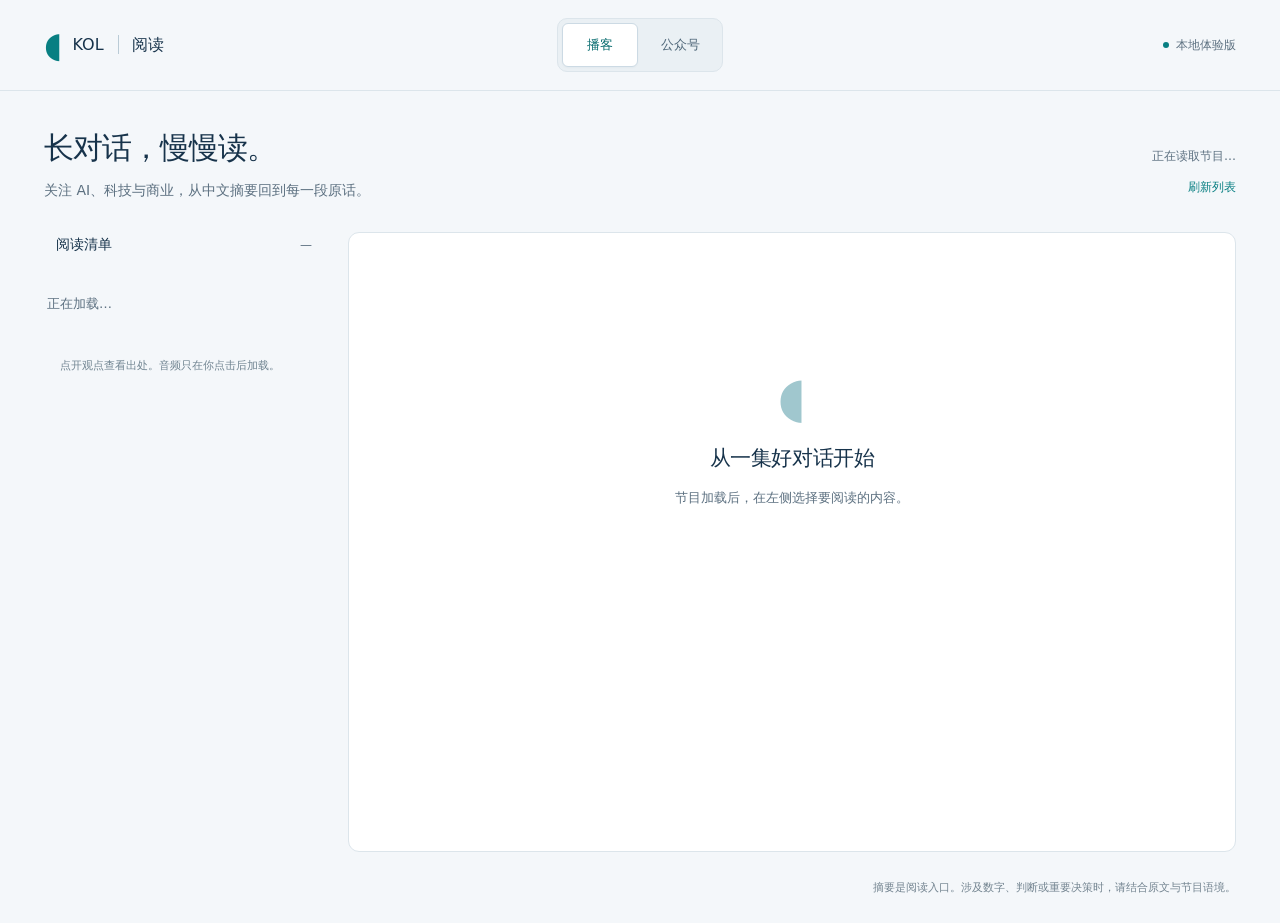
==== research/podcast_poc/web/index.html @ 90f7a8f0 "feat: integrate publisher news radar and private reading" ====
<!doctype html>
<html lang="zh-CN">
<head>
  <meta charset="utf-8">
  <meta name="viewport" content="width=device-width,initial-scale=1">
  <meta name="color-scheme" content="light">
  <title>播客阅读 · KOL</title>
  <link rel="stylesheet" href="./style.css">
  <link rel="stylesheet" href="/reader-auth.css">
  <script src="/reader-auth.js" defer></script>
  <script src="./app.js" defer></script>
</head>
<body>
  <a class="skip" href="#reader">跳到阅读区</a>
  <header class="masthead">
    <div class="brand"><span class="brand-mark" aria-hidden="true">◖</span><span>KOL <b>阅读</b></span></div>
    <nav class="content-nav" aria-label="内容导航"><a href="/" aria-current="page">播客</a><a href="/wechat">公众号</a></nav>
    <span class="local-label"><span aria-hidden="true"></span>本地体验版</span>
  </header>
  <section class="intro">
    <div><h1>长对话，慢慢读。</h1><p>关注 AI、科技与商业，从中文摘要回到每一段原话。</p></div>
    <div class="update"><p id="collection-status" aria-live="polite">正在读取节目…</p><button id="refresh" class="quiet-button" type="button">刷新列表</button></div>
  </section>
  <div class="workspace">
    <aside class="inbox" aria-label="节目列表">
      <div class="inbox-heading"><h2>阅读清单</h2><span id="episode-count">—</span></div>
      <div id="episode-list" class="episode-list"><p class="empty">正在加载…</p></div>
      <p class="inbox-note">点开观点查看出处。音频只在你点击后加载。</p>
    </aside>
    <main id="reader" class="reader" tabindex="-1"><div class="welcome"><span aria-hidden="true">◖</span><h2>从一集好对话开始</h2><p>节目加载后，在左侧选择要阅读的内容。</p></div></main>
  </div>
  <footer class="page-footer">摘要是阅读入口。涉及数字、判断或重要决策时，请结合原文与节目语境。</footer>
</body>
</html>
---- research/podcast_poc/web/style.css ----
:root{--page:#f4f7fa;--paper:#fff;--ink:#17334b;--muted:#5c7080;--line:#dce5eb;--teal:#087f82;--teal-pale:#e7f4f3;--amber:#89601a;--amber-pale:#fff6df;--red:#ae3d39;--red-pale:#fff0ef;font-family:"PingFang SC","Hiragino Sans GB","Microsoft YaHei",system-ui,sans-serif;color:var(--ink);background:var(--page);font-synthesis:none}*{box-sizing:border-box}body{margin:0}button,input,a,audio{font:inherit}button,a{-webkit-tap-highlight-color:transparent}button{cursor:pointer}a{color:var(--teal);text-underline-offset:4px}button:focus-visible,a:focus-visible,summary:focus-visible,input:focus-visible{outline:3px solid #1ca5a3;outline-offset:4px}h1,h2,h3,p{margin:0}button{color:inherit}button:disabled{cursor:wait;opacity:.6}.skip{position:fixed;left:12px;top:-100px;padding:12px;background:white;z-index:10}.skip:focus{top:12px}.masthead{max-width:1360px;margin:auto;padding:26px 44px 20px;display:flex;align-items:center;justify-content:space-between;border-bottom:1px solid var(--line)}.brand{display:flex;gap:10px;align-items:center;font-size:16px}.brand b{font-weight:550;margin-left:9px;padding-left:13px;border-left:1px solid #bacbd6}.brand-mark{font-size:35px;line-height:1;color:var(--teal)}.local-label{display:flex;align-items:center;gap:7px;font-size:12px;color:var(--muted)}.local-label span{width:6px;height:6px;background:var(--teal);border-radius:50%}.intro{max-width:1360px;margin:auto;padding:35px 44px 29px;display:flex;align-items:flex-end;justify-content:space-between;gap:20px}h1{font-size:30px;font-weight:650;letter-spacing:-1px;line-height:1.45}.intro>div>p{margin-top:8px;color:var(--muted);font-size:14px;line-height:1.8}.update{text-align:right;flex-shrink:0}.update p{font-size:12px!important;margin:0 0 4px!important}.quiet-button{border:0;background:transparent;font-size:12px;padding:7px 0;color:var(--teal)}.workspace{display:grid;grid-template-columns:310px minmax(0,1fr);max-width:1272px;margin:0 auto;align-items:start;gap:24px;padding:0 0 26px}.inbox{position:sticky;top:20px;min-width:0}.inbox-heading{display:flex;align-items:center;justify-content:space-between;padding:4px 12px 15px}.inbox-heading h2{font-size:14px;font-weight:600}.inbox-heading>span{font-size:12px;color:var(--muted)}.episode-list{display:flex;flex-direction:column;gap:5px;max-height:calc(100vh - 150px);overflow-y:auto;padding:3px}.episode{display:block;position:relative;border:1px solid transparent;background:transparent;width:100%;text-align:left;padding:17px 17px 16px;border-radius:7px}.episode:hover{background:#edf2f6}.episode[aria-current="true"]{background:white;border-color:#d5e1e8;box-shadow:0 2px 6px #17334b05}.episode[aria-current="true"]::before{content:"";position:absolute;top:19px;bottom:19px;left:0;width:3px;background:var(--teal);border-radius:2px}.episode-show{font-size:12px;color:var(--teal);font-weight:600;display:block;margin-bottom:8px}.episode-title{display:block;font-weight:550;font-size:14px;line-height:1.7;overflow-wrap:anywhere}.episode-meta{display:flex;justify-content:space-between;align-items:center;gap:7px;margin-top:13px;font-size:11px;color:var(--muted)}.status{display:inline-block;border-radius:4px;font-size:11px;line-height:1.6;padding:3px 6px;background:#eaf0f4;color:var(--muted)}.status.done{background:var(--teal-pale);color:#086b6d}.status.pending{background:var(--amber-pale);color:var(--amber)}.status.failed{background:var(--red-pale);color:var(--red)}.inbox-note{font-size:11px;line-height:1.8;color:#708491;padding:17px 16px}.reader{background:var(--paper);border:1px solid var(--line);border-radius:11px;min-height:620px;padding:36px 42px 45px;min-width:0}.reader-heading{margin-bottom:24px}.reader-show{font-size:13px;font-weight:600;color:var(--teal);margin-bottom:12px}.reader h2{font-size:25px;line-height:1.5;font-weight:650;letter-spacing:-.4px;overflow-wrap:anywhere}.reader-meta{margin-top:16px;display:flex;flex-wrap:wrap;gap:10px 18px;align-items:center;color:var(--muted);font-size:12px}.source-link{white-space:nowrap}.coverage{padding:14px 17px;border-radius:6px;background:#f1f6f8;margin:22px 0}.coverage strong{display:block;font-size:13px;line-height:1.8}.coverage p{font-size:12px;line-height:1.9;margin-top:3px;color:var(--muted)}.coverage.sample{border-left:3px solid #c38c29;background:var(--amber-pale)}.coverage.sample strong{color:var(--amber)}.coverage.failed{background:var(--red-pale);border-left:3px solid var(--red)}.coverage.failed strong{color:var(--red)}.reader-section{margin-top:29px}.section-heading{display:flex;justify-content:space-between;align-items:baseline;gap:15px;margin-bottom:16px}.section-heading h3{font-size:16px;font-weight:650}.section-heading span{font-size:11px;color:var(--muted)}.overview{line-height:1.95;font-size:15px;white-space:pre-line}.point{border-bottom:1px solid var(--line);padding:0;margin:0}.point>summary{list-style:none;cursor:pointer;position:relative;font-size:14px;line-height:1.85;padding:18px 29px 17px 0}.point>summary::-webkit-details-marker{display:none}.point>summary:after{content:"+";position:absolute;right:3px;top:19px;font-size:18px;color:var(--teal)}.point[open]>summary:after{content:"−"}.point>summary:hover{color:var(--teal)}.point-note{display:block;color:var(--muted);font-size:11px;margin-top:6px}.evidence{border-left:2px solid #88c6c5;background:#f6fafa;padding:13px 16px;margin:0 0 16px}.segment-heading{display:flex;gap:10px;align-items:center;flex-wrap:wrap;margin-bottom:8px;font-size:11px;color:var(--muted)}.time-button{background:var(--teal-pale);border:0;border-radius:3px;color:#087377;padding:3px 6px;font-variant-numeric:tabular-nums;font-size:11px}.segment-text{font-size:13px;line-height:1.9;white-space:pre-wrap;overflow-wrap:anywhere;color:#354e62}.media-row{display:flex;flex-wrap:wrap;gap:13px;align-items:center;padding:15px 0;border-bottom:1px solid var(--line)}.media-row p{font-size:11px;color:var(--muted)}.primary-button{background:var(--ink);border:0;border-radius:5px;color:white;font-size:12px;font-weight:500;padding:11px 17px}.primary-button:hover{background:#234f6c}.audio-container{width:100%}.audio-container audio{width:100%;height:42px;display:block}.audio-note{font-size:11px!important;color:var(--red)!important;margin-top:8px!important}.search-label{display:block;font-size:12px;color:var(--muted);margin-bottom:8px}.segment-search{width:100%;border:1px solid #cfdae2;border-radius:5px;padding:11px 13px;background:#fcfdfe;color:var(--ink);font-size:13px}.search-count{font-size:11px;color:var(--muted);margin:10px 0 8px}.transcript-segment{padding:17px 0;border-bottom:1px solid #edf1f4}.load-more{margin-top:18px;border:1px solid var(--line);background:white;color:var(--teal);width:100%;padding:11px;border-radius:5px;font-size:12px}.processing{margin-top:30px;border-top:1px solid var(--line);padding-top:18px;font-size:11px;line-height:1.9;color:var(--muted)}.processing summary{cursor:pointer}.processing dl{display:grid;grid-template-columns:80px minmax(0,1fr);margin:10px 0 0;gap:5px 12px}.processing dt,.processing dd{margin:0;overflow-wrap:anywhere}.empty{font-size:13px;line-height:1.9;color:var(--muted);padding:20px 0}.welcome{padding:100px 0;text-align:center}.welcome>span{font-size:55px;color:#a0c7ce}.welcome h2{font-size:21px;margin-top:14px}.welcome p{font-size:13px;color:var(--muted);margin-top:12px;line-height:1.8}.page-footer{max-width:1272px;margin:0 auto;padding:0 0 26px;text-align:right;font-size:11px;line-height:1.8;color:#738490}.error-box{color:var(--red);font-size:13px;line-height:1.9}.hidden{display:none!important}@media(min-width:1000px) and (max-width:1360px){.workspace,.page-footer{margin-left:44px;margin-right:44px}.workspace{grid-template-columns:280px minmax(0,1fr)}.reader{padding:32px}}@media(max-width:999px){.masthead{padding:20px 25px}.intro{padding:25px}.workspace{margin:0 25px;grid-template-columns:235px minmax(0,1fr);gap:15px}.reader{padding:26px}.reader h2{font-size:22px}.page-footer{margin:0 25px}.episode{padding:14px 12px}.episode-title{font-size:13px}}@media(max-width:700px){.masthead{padding:18px 20px}.intro{padding:23px 20px 20px;align-items:flex-start}.intro h1{font-size:25px}.intro>div>p{font-size:12px;max-width:230px}.update p{display:none}.workspace{display:flex;flex-direction:column;margin:0 14px;gap:17px}.inbox{position:static;width:100%}.inbox-heading{padding:0 6px 8px}.episode-list{flex-direction:row;overflow-x:auto;overflow-y:visible;max-height:none;gap:8px;padding:3px 3px 7px;scroll-snap-type:x proximity}.episode{flex:0 0 245px;border-color:#e0e7ed;background:#eef3f7;scroll-snap-align:start}.episode-title{display:-webkit-box;-webkit-line-clamp:3;-webkit-box-orient:vertical;overflow:hidden;min-height:66px}.episode-meta{margin-top:9px}.inbox-note{display:none}.reader{width:100%;padding:24px 21px 30px;border-radius:8px;min-height:420px}.reader h2{font-size:22px}.reader-meta{gap:10px 14px}.reader-section{margin-top:25px}.overview{font-size:14px}.point>summary{font-size:13px}.coverage{margin-top:18px}.page-footer{margin:0 22px;text-align:left;font-size:10px}.welcome{padding:60px 0}.local-label{font-size:10px}.brand{font-size:14px}.brand b{margin-left:6px;padding-left:10px}.primary-button{padding:12px 16px}.time-button{padding:6px 8px}}@media(prefers-reduced-motion:reduce){*{scroll-behavior:auto!important}}
.review-note{padding:14px 16px;margin:0 0 20px;border-left:3px solid #c38c29;border-radius:4px;background:var(--amber-pale)}.review-note strong{display:block;font-size:13px;color:var(--amber);margin-bottom:5px}.review-note p{font-size:12px;line-height:1.9;color:#6a592f}.review-note.reviewed{border-left-color:var(--teal);background:var(--teal-pale)}.review-note.reviewed strong{color:#086b6d}.review-note.reviewed p{color:#386568}.review-audit{margin-top:22px;padding:15px 17px;border:1px solid var(--line);border-radius:5px;background:#f8fafb;font-size:12px;line-height:1.85;overflow-wrap:anywhere}.review-audit>summary{cursor:pointer;color:var(--muted);font-weight:500}.review-audit h4{font-size:12px;font-weight:600;margin:18px 0 8px}.review-meta{margin-top:10px;color:var(--muted);font-size:11px}.review-issues,.draft-points{padding-left:20px;margin:9px 0 0}.review-issues li,.draft-points li{margin:7px 0}.draft-warning{color:var(--amber);margin-bottom:12px}.draft-overview{white-space:pre-line}.episode-meta{flex-wrap:wrap}@media(max-width:700px){.intro{flex-wrap:wrap;gap:8px}.intro .update{width:100%;display:flex;align-items:center;justify-content:space-between;text-align:left}.intro .update p{display:block!important;font-size:10px!important;margin:0!important}.intro .update .quiet-button{flex-shrink:0;margin-left:10px}.review-note{padding:12px 13px}.review-audit{padding:13px}}

/* Shared reading navigation: identical geometry on podcast and article pages. */
.masthead{display:grid;grid-template-columns:minmax(0,1fr) auto minmax(0,1fr);gap:20px;padding-top:18px;padding-bottom:18px}
.masthead>.local-label{justify-self:end}
.content-nav{display:flex;align-items:center;gap:4px;padding:4px;border:1px solid var(--line);border-radius:10px;background:#eaf0f4;font-size:13px}
.content-nav a{display:flex;align-items:center;justify-content:center;min-width:76px;min-height:44px;padding:0 14px;border:1px solid transparent;border-radius:6px;color:#4e6678;text-decoration:none;font-weight:500;line-height:1.4}
.content-nav a:hover{background:#f8fbfc;color:var(--ink)}
.content-nav a[aria-current="page"]{background:var(--paper);border-color:#ccdae4;color:#066b6e;font-weight:650;box-shadow:0 1px 2px #17334b09}
@media(max-width:700px){
  .masthead{grid-template-columns:minmax(0,1fr) auto;gap:12px;padding:12px 18px}
  .masthead>.local-label{display:none}
  .masthead .brand{font-size:14px;gap:7px;white-space:nowrap}
  .content-nav{font-size:13px;gap:2px;padding:3px}
  .content-nav a{min-width:68px;min-height:44px;padding:0 11px}
}
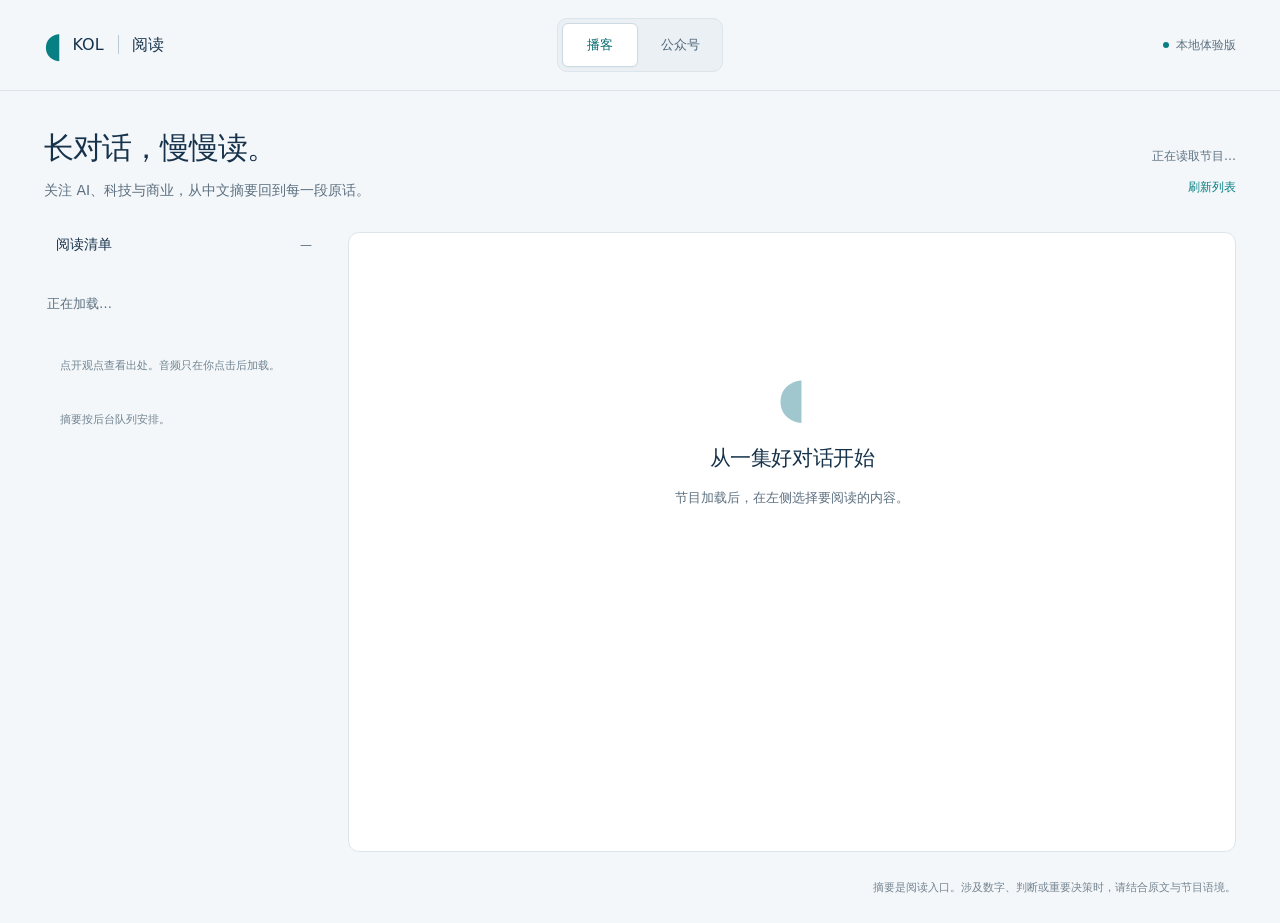
==== commit 7b410253: "feat: defer private reading to off-peak and track Justin Sun" ====
--- a/research/podcast_poc/web/index.html
+++ b/research/podcast_poc/web/index.html
@@ -26,6 +26,7 @@
       <div class="inbox-heading"><h2>阅读清单</h2><span id="episode-count">—</span></div>
       <div id="episode-list" class="episode-list"><p class="empty">正在加载…</p></div>
       <p class="inbox-note">点开观点查看出处。音频只在你点击后加载。</p>
+      <p id="podcast-schedule" class="inbox-note" aria-live="polite">摘要按后台队列安排。</p>
     </aside>
     <main id="reader" class="reader" tabindex="-1"><div class="welcome"><span aria-hidden="true">◖</span><h2>从一集好对话开始</h2><p>节目加载后，在左侧选择要阅读的内容。</p></div></main>
   </div>
